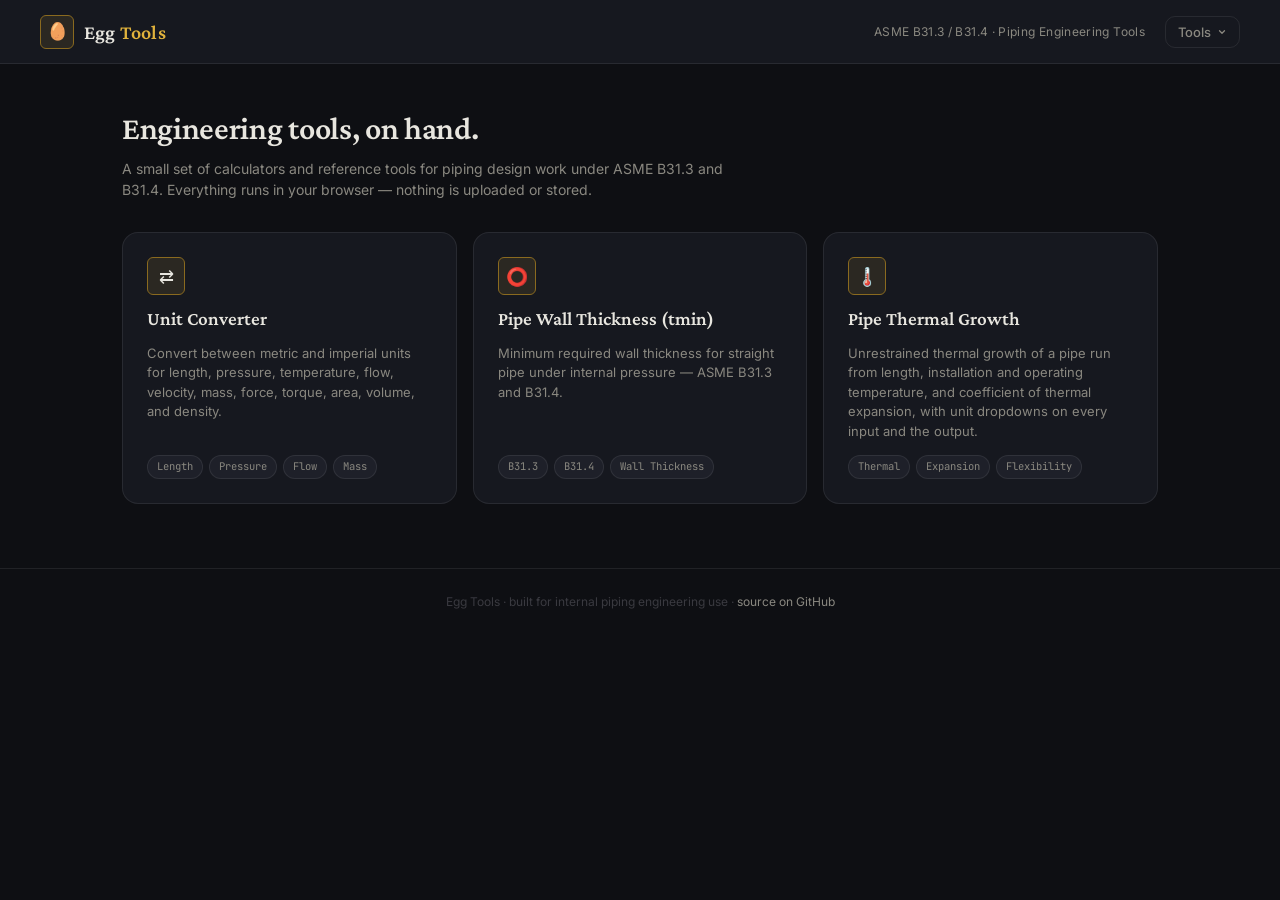
==== index.html @ 371600c5 "Cache-bust shared assets so pushes reload without manual cache clear Add a ?v=1 version query to the" ====
<!DOCTYPE html>
<html lang="en">
<head>
<meta charset="UTF-8">
<meta name="viewport" content="width=device-width, initial-scale=1.0">
<title>Egg Tools</title>
<meta name="description" content="Engineering tools for piping design under ASME B31.3 and B31.4.">

<link rel="icon" href="data:image/svg+xml,<svg xmlns=%22http://www.w3.org/2000/svg%22 viewBox=%220 0 100 100%22><text y=%22.9em%22 font-size=%2290%22>🥚</text></svg>">

<link rel="preconnect" href="https://fonts.googleapis.com">
<link rel="preconnect" href="https://fonts.gstatic.com" crossorigin>
<link href="https://fonts.googleapis.com/css2?family=Crimson+Pro:ital,wght@0,400;0,600;1,400&family=Inter:wght@400;500;600&family=JetBrains+Mono:wght@400;500&display=swap" rel="stylesheet">
<link rel="stylesheet" href="assets/css/theme.css?v=1">
</head>
<body>

<header class="site-header" id="site-header"></header>

<main>
  <div class="intro">
    <h1>Engineering tools, on hand.</h1>
    <p>A small set of calculators and reference tools for piping design work under ASME B31.3 and B31.4. Everything runs in your browser — nothing is uploaded or stored.</p>
  </div>

  <div class="tool-grid" id="tool-grid"></div>
</main>

<footer class="site-footer" id="site-footer"></footer>

<script src="assets/js/tools-registry.js?v=1"></script>
<script>
  window.EGG_BASE = '';
  window.EGG_CURRENT_TOOL = '';
</script>
<script src="assets/js/site.js?v=1"></script>
</body>
</html>
---- assets/css/theme.css ----
/* ============================================================
   Egg Tools — shared design system
   Used by every page (home + each tool). Keep this file the
   single source of truth for color, type, and component styles
   so new tools automatically match the rest of the site.
   ============================================================ */

:root {
  --bg:        #0e0f13;
  --surface:   #16181f;
  --surface2:  #1e2029;
  --border:    rgba(255,255,255,0.08);
  --border2:   rgba(255,255,255,0.14);
  --text:      #e8e6df;
  --muted:     #8a8880;
  --faint:     #3a3a40;

  /* egg-yolk gold — primary accent */
  --gold:      #e0b23c;
  --gold-dim:  #8a6a1f;
  --gold-bg:   rgba(224,178,60,0.10);
  --gold-border:rgba(224,178,60,0.25);

  --red:       #e05c5c;
  --red-dim:   #7a2a2a;
  --red-bg:    rgba(224,92,92,0.10);
  --red-border:rgba(224,92,92,0.25);

  --green:     #5cb87a;
  --green-dim: #2a6640;
  --green-bg:  rgba(92,184,122,0.10);
  --green-border:rgba(92,184,122,0.25);

  --blue:      #6ea8e0;
  --blue-dim:  #2a4a72;
  --blue-bg:   rgba(110,168,224,0.10);
  --blue-border:rgba(110,168,224,0.25);

  --radius-sm: 6px;
  --radius-md: 10px;
  --radius-lg: 16px;
  --radius-xl: 20px;
}

*, *::before, *::after { box-sizing: border-box; margin: 0; padding: 0; }

html { color-scheme: dark; }

body {
  font-family: 'Inter', sans-serif;
  background: var(--bg);
  color: var(--text);
  min-height: 100vh;
  line-height: 1.5;
}

a { color: inherit; }

/* ── Header ── */
header.site-header {
  border-bottom: 1px solid var(--border);
  padding: 0 2.5rem;
  display: flex;
  align-items: center;
  gap: 1rem;
  height: 64px;
  background: var(--surface);
  position: sticky;
  top: 0;
  z-index: 100;
}

.logo-mark {
  width: 34px;
  height: 34px;
  border-radius: var(--radius-sm);
  background: var(--gold-bg);
  border: 1px solid var(--gold-dim);
  display: flex;
  align-items: center;
  justify-content: center;
  flex-shrink: 0;
  font-size: 17px;
}

.logo-link {
  display: flex;
  align-items: center;
  gap: 10px;
  text-decoration: none;
}

.logo-text {
  font-family: 'Crimson Pro', Georgia, serif;
  font-size: 20px;
  font-weight: 600;
  color: var(--text);
  letter-spacing: 0.01em;
}

.logo-text span { color: var(--gold); }

header .sub {
  margin-left: auto;
  font-size: 12px;
  color: var(--muted);
  letter-spacing: 0.03em;
  display: flex;
  align-items: center;
  gap: 1.25rem;
}

/* ── Nav (tools dropdown) ── */
.nav-tools { position: relative; }

.nav-tools-btn {
  display: flex;
  align-items: center;
  gap: 6px;
  cursor: pointer;
  font-family: 'Inter', sans-serif;
  font-size: 13px;
  font-weight: 500;
  color: var(--muted);
  background: transparent;
  border: 1px solid var(--border);
  border-radius: var(--radius-md);
  padding: 7px 12px;
  transition: all 0.15s;
}

.nav-tools-btn:hover { color: var(--text); border-color: var(--border2); background: var(--surface2); }

.nav-tools-menu {
  display: none;
  position: absolute;
  right: 0;
  top: calc(100% + 8px);
  min-width: 240px;
  background: var(--surface2);
  border: 1px solid var(--border2);
  border-radius: var(--radius-md);
  padding: 6px;
  box-shadow: 0 12px 32px rgba(0,0,0,0.4);
}

.nav-tools.open .nav-tools-menu { display: block; }

.nav-tools-item {
  display: flex;
  flex-direction: column;
  gap: 2px;
  padding: 8px 10px;
  border-radius: var(--radius-sm);
  text-decoration: none;
  color: var(--text);
}

.nav-tools-item:hover { background: var(--surface); }

.nav-tools-item .t { font-size: 13px; font-weight: 500; }
.nav-tools-item .d { font-size: 11px; color: var(--muted); }
.nav-tools-item.current { background: var(--gold-bg); }
.nav-tools-item.current .t { color: var(--gold); }

/* ── Layout ── */
main {
  max-width: 1100px;
  margin: 0 auto;
  padding: 2.5rem 2rem 4rem;
}

.intro { margin-bottom: 2rem; }

.intro h1 {
  font-family: 'Crimson Pro', Georgia, serif;
  font-size: 32px;
  font-weight: 600;
  color: var(--text);
  margin-bottom: 6px;
  letter-spacing: -0.01em;
}

.intro p { font-size: 14px; color: var(--muted); max-width: 640px; }

.breadcrumb {
  font-size: 12px;
  color: var(--muted);
  margin-bottom: 1rem;
  display: flex;
  align-items: center;
  gap: 6px;
}

.breadcrumb a { color: var(--muted); text-decoration: none; }
.breadcrumb a:hover { color: var(--gold); }

/* ── Panels ── */
.input-panel {
  background: var(--surface);
  border: 1px solid var(--border);
  border-radius: var(--radius-lg);
  overflow: hidden;
  transition: border-color 0.2s;
}

.input-panel:focus-within { border-color: var(--border2); }

.panel-header {
  display: flex;
  align-items: center;
  gap: 10px;
  padding: 12px 16px;
  border-bottom: 1px solid var(--border);
  background: var(--surface2);
}

.panel-header label {
  font-size: 12px;
  font-weight: 600;
  letter-spacing: 0.06em;
  text-transform: uppercase;
  color: var(--muted);
  cursor: default;
}

/* ── Stat cards ── */
.stat-row {
  display: grid;
  grid-template-columns: repeat(3, 1fr);
  gap: 12px;
  margin-bottom: 1.5rem;
}

.stat {
  border-radius: var(--radius-lg);
  padding: 1.25rem 1.5rem;
  border: 1px solid;
  display: flex;
  flex-direction: column;
  gap: 4px;
}

.stat-top { display: flex; align-items: center; gap: 8px; margin-bottom: 6px; }

.stat-icon {
  width: 28px;
  height: 28px;
  border-radius: var(--radius-sm);
  display: flex;
  align-items: center;
  justify-content: center;
  font-size: 14px;
}

.stat-r { background: var(--red-bg); border-color: var(--red-border); }
.stat-a { background: var(--green-bg); border-color: var(--green-border); }
.stat-s { background: var(--blue-bg); border-color: var(--blue-border); }
.stat-gold { background: var(--gold-bg); border-color: var(--gold-border); }

.stat-r .stat-icon { background: var(--red-bg); color: var(--red); border: 1px solid var(--red-border); }
.stat-a .stat-icon { background: var(--green-bg); color: var(--green); border: 1px solid var(--green-border); }
.stat-s .stat-icon { background: var(--blue-bg); color: var(--blue); border: 1px solid var(--blue-border); }
.stat-gold .stat-icon { background: var(--gold-bg); color: var(--gold); border: 1px solid var(--gold-border); }

.stat-num {
  font-size: 26px;
  font-weight: 600;
  font-family: 'Crimson Pro', Georgia, serif;
  line-height: 1;
  font-variant-numeric: tabular-nums;
}

.stat-r .stat-num { color: var(--red); }
.stat-a .stat-num { color: var(--green); }
.stat-s .stat-num { color: var(--blue); }
.stat-gold .stat-num { color: var(--gold); }

.stat-lbl { font-size: 12px; color: var(--muted); letter-spacing: 0.03em; }
.stat-unit { font-size: 12px; color: var(--faint); font-family: 'JetBrains Mono', monospace; }

/* ── Notices / disclaimers ── */
.notice {
  border-radius: var(--radius-md);
  padding: 12px 16px;
  font-size: 13px;
  line-height: 1.5;
  display: flex;
  align-items: flex-start;
  gap: 10px;
  margin-bottom: 1.25rem;
}

.notice svg { flex-shrink: 0; margin-top: 2px; }

.notice-info { background: var(--gold-bg); border: 1px solid var(--gold-dim); color: var(--text); }
.notice-info svg { color: var(--gold); }

.notice-danger { background: var(--red-bg); border: 1px solid var(--red-border); color: var(--text); }
.notice-danger svg { color: var(--red); }

/* ── Form fields (labeled input grids) ── */
.field-grid {
  display: grid;
  grid-template-columns: repeat(auto-fill, minmax(200px, 1fr));
  gap: 14px;
  padding: 18px;
}

.field { display: flex; flex-direction: column; gap: 6px; }

.field label {
  font-size: 11.5px;
  font-weight: 600;
  letter-spacing: 0.03em;
  color: var(--muted);
}

.field .hint { font-size: 11px; color: var(--faint); margin-top: -2px; }

.field input, .field select {
  background: var(--surface2);
  border: 1px solid var(--border);
  border-radius: var(--radius-sm);
  color: var(--text);
  font-family: 'JetBrains Mono', monospace;
  font-size: 13px;
  padding: 8px 10px;
}

.field select { font-family: 'Inter', sans-serif; cursor: pointer; }
.field input:focus, .field select:focus { outline: none; border-color: var(--gold-dim); }

/* ── Buttons ── */
.btn {
  cursor: pointer;
  font-family: 'Inter', sans-serif;
  font-size: 13px;
  font-weight: 500;
  padding: 9px 20px;
  border-radius: var(--radius-md);
  border: 1px solid;
  transition: all 0.15s;
  display: inline-flex;
  align-items: center;
  gap: 7px;
}

.btn:active { transform: scale(0.97); }

.btn-gold { background: var(--gold-bg); border-color: var(--gold-dim); color: var(--gold); }
.btn-gold:hover { background: rgba(224,178,60,0.18); border-color: var(--gold); }

.btn-ghost { background: transparent; border-color: var(--border); color: var(--muted); }
.btn-ghost:hover { background: var(--surface2); border-color: var(--border2); color: var(--text); }

/* ── Cards / sections ── */
.section {
  margin-bottom: 1.75rem;
  background: var(--surface);
  border: 1px solid var(--border);
  border-radius: var(--radius-lg);
  overflow: hidden;
}

.section-head {
  display: flex;
  align-items: center;
  gap: 12px;
  padding: 14px 20px;
  background: var(--surface2);
  border-bottom: 1px solid var(--border);
}

.section-icon {
  width: 26px;
  height: 26px;
  border-radius: var(--radius-sm);
  display: flex;
  align-items: center;
  justify-content: center;
  font-size: 13px;
  flex-shrink: 0;
}

.icon-r { background: var(--red-bg); color: var(--red); border: 1px solid var(--red-border); }
.icon-a { background: var(--green-bg); color: var(--green); border: 1px solid var(--green-border); }
.icon-s { background: var(--blue-bg); color: var(--blue); border: 1px solid var(--blue-border); }
.icon-gold { background: var(--gold-bg); color: var(--gold); border: 1px solid var(--gold-dim); }

.section-title {
  font-size: 13px;
  font-weight: 600;
  letter-spacing: 0.04em;
  text-transform: uppercase;
  color: var(--text);
}

.section-meta {
  margin-left: auto;
  font-size: 11px;
  color: var(--muted);
  font-family: 'JetBrains Mono', monospace;
}

/* ── Pills ── */
.pill {
  display: inline-flex;
  align-items: center;
  gap: 6px;
  padding: 5px 12px;
  border-radius: 99px;
  font-size: 12.5px;
  font-weight: 500;
  border: 1px solid;
  cursor: pointer;
  white-space: nowrap;
  transition: filter 0.15s, transform 0.1s;
  background: transparent;
  font-family: 'Inter', sans-serif;
}

.pill:hover { filter: brightness(1.2); transform: translateY(-1px); }
.pill:active { transform: scale(0.97) translateY(0); }

.pill-gold { background: var(--gold-bg); color: var(--gold); border-color: var(--gold-dim); }
.pill-gold.active { background: var(--gold); color: #1a1508; border-color: var(--gold); }

/* ── Tool grid (home page) ── */
.tool-grid {
  display: grid;
  grid-template-columns: repeat(auto-fill, minmax(260px, 1fr));
  gap: 16px;
}

.tool-card {
  background: var(--surface);
  border: 1px solid var(--border);
  border-radius: var(--radius-lg);
  padding: 1.5rem;
  text-decoration: none;
  color: var(--text);
  display: flex;
  flex-direction: column;
  gap: 10px;
  transition: border-color 0.15s, transform 0.15s;
}

.tool-card:hover { border-color: var(--gold-dim); transform: translateY(-2px); }

.tool-card .tc-icon {
  width: 38px;
  height: 38px;
  border-radius: var(--radius-sm);
  background: var(--gold-bg);
  border: 1px solid var(--gold-dim);
  display: flex;
  align-items: center;
  justify-content: center;
  font-size: 18px;
}

.tool-card .tc-title {
  font-family: 'Crimson Pro', Georgia, serif;
  font-size: 19px;
  font-weight: 600;
}

.tool-card .tc-desc { font-size: 13px; color: var(--muted); flex: 1; }

.tool-card .tc-tags {
  display: flex;
  gap: 6px;
  flex-wrap: wrap;
  margin-top: 4px;
}

.tool-card .tc-tag {
  font-size: 10.5px;
  color: var(--muted);
  background: var(--surface2);
  border: 1px solid var(--border);
  border-radius: 99px;
  padding: 3px 9px;
  font-family: 'JetBrains Mono', monospace;
}

.tool-card.coming-soon {
  opacity: 0.55;
  cursor: default;
  pointer-events: none;
}

/* ── Footer ── */
footer.site-footer {
  border-top: 1px solid var(--border);
  padding: 1.5rem 2.5rem;
  text-align: center;
  font-size: 12px;
  color: var(--faint);
}

footer.site-footer a { color: var(--muted); text-decoration: none; }
footer.site-footer a:hover { color: var(--gold); }

/* ── Responsive ── */
@media (max-width: 680px) {
  main { padding: 1.5rem 1rem 3rem; }
  header.site-header { padding: 0 1rem; }
  header .sub { gap: 0.75rem; }
}
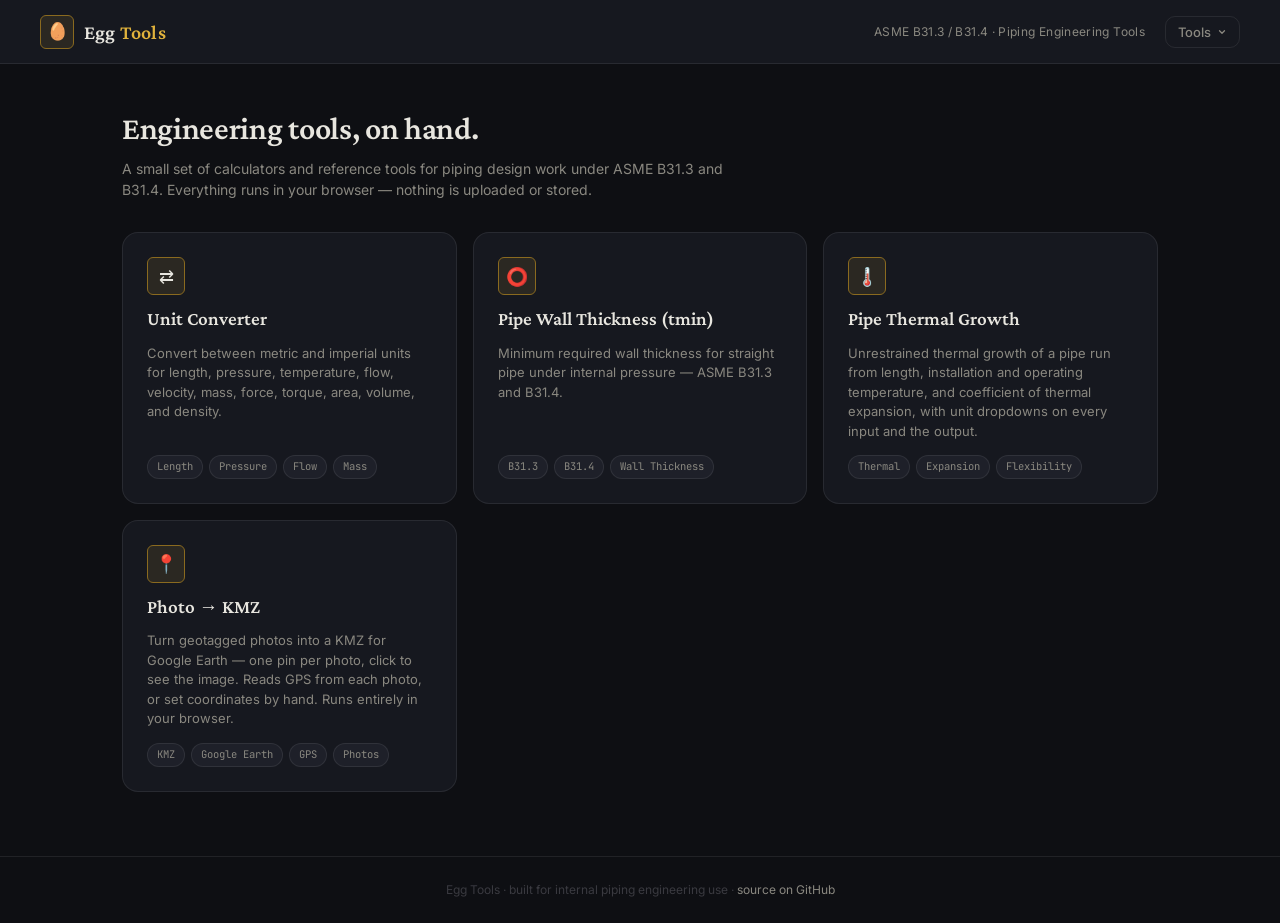
==== commit c2259646: "Add Photo → KMZ tool: photos to Google Earth KMZ, in-browser New tool at tools/photo-kmz/ that turns" ====
--- a/index.html
+++ b/index.html
@@ -28,7 +28,7 @@
 
 <footer class="site-footer" id="site-footer"></footer>
 
-<script src="assets/js/tools-registry.js?v=1"></script>
+<script src="assets/js/tools-registry.js?v=2"></script>
 <script>
   window.EGG_BASE = '';
   window.EGG_CURRENT_TOOL = '';
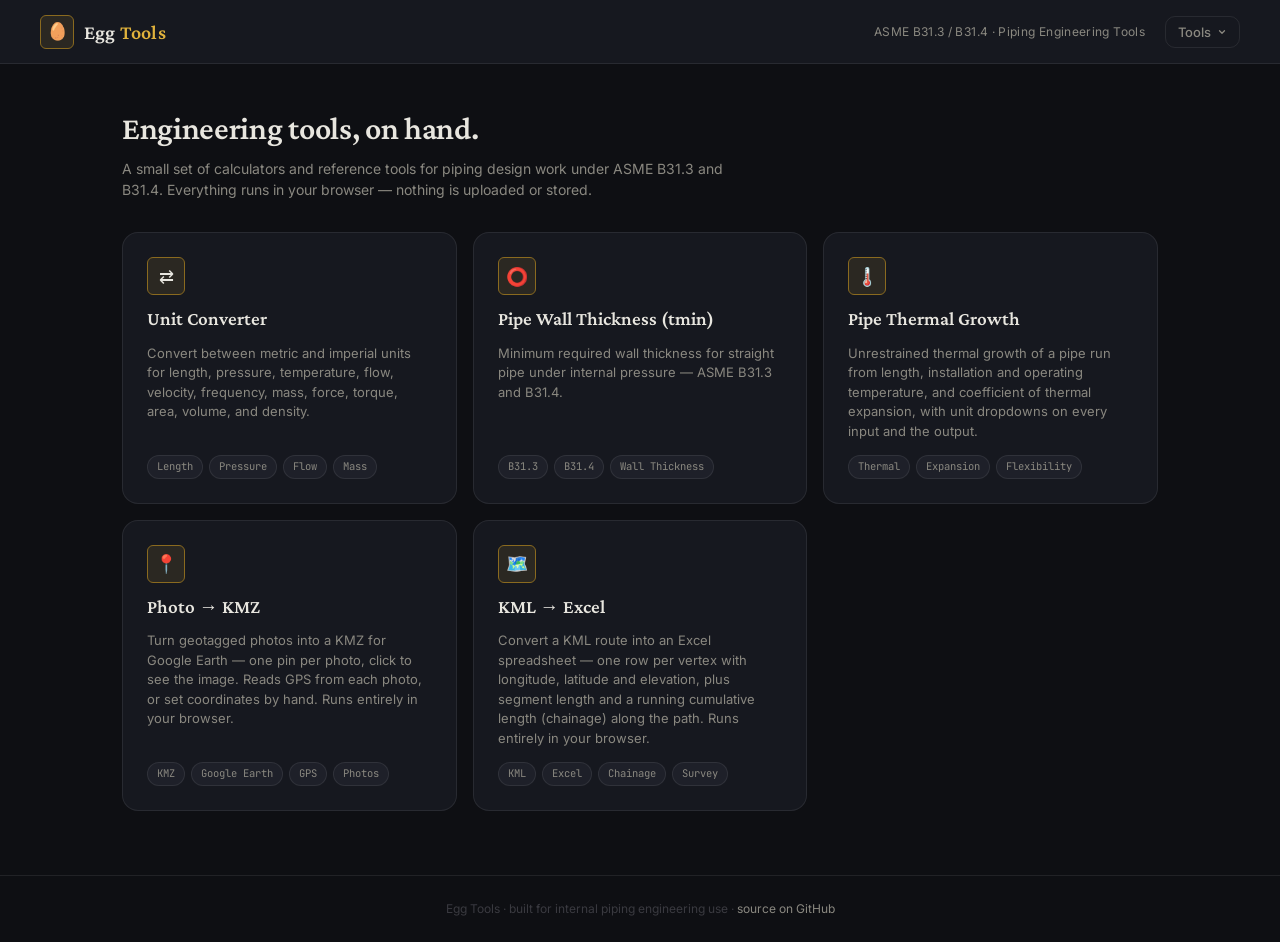
==== commit a6c59478: "Add KML → Excel converter tool New browser-based tool that reads a KML route and exports an .xlsx sp" ====
--- a/index.html
+++ b/index.html
@@ -28,7 +28,7 @@
 
 <footer class="site-footer" id="site-footer"></footer>
 
-<script src="assets/js/tools-registry.js?v=2"></script>
+<script src="assets/js/tools-registry.js?v=3"></script>
 <script>
   window.EGG_BASE = '';
   window.EGG_CURRENT_TOOL = '';
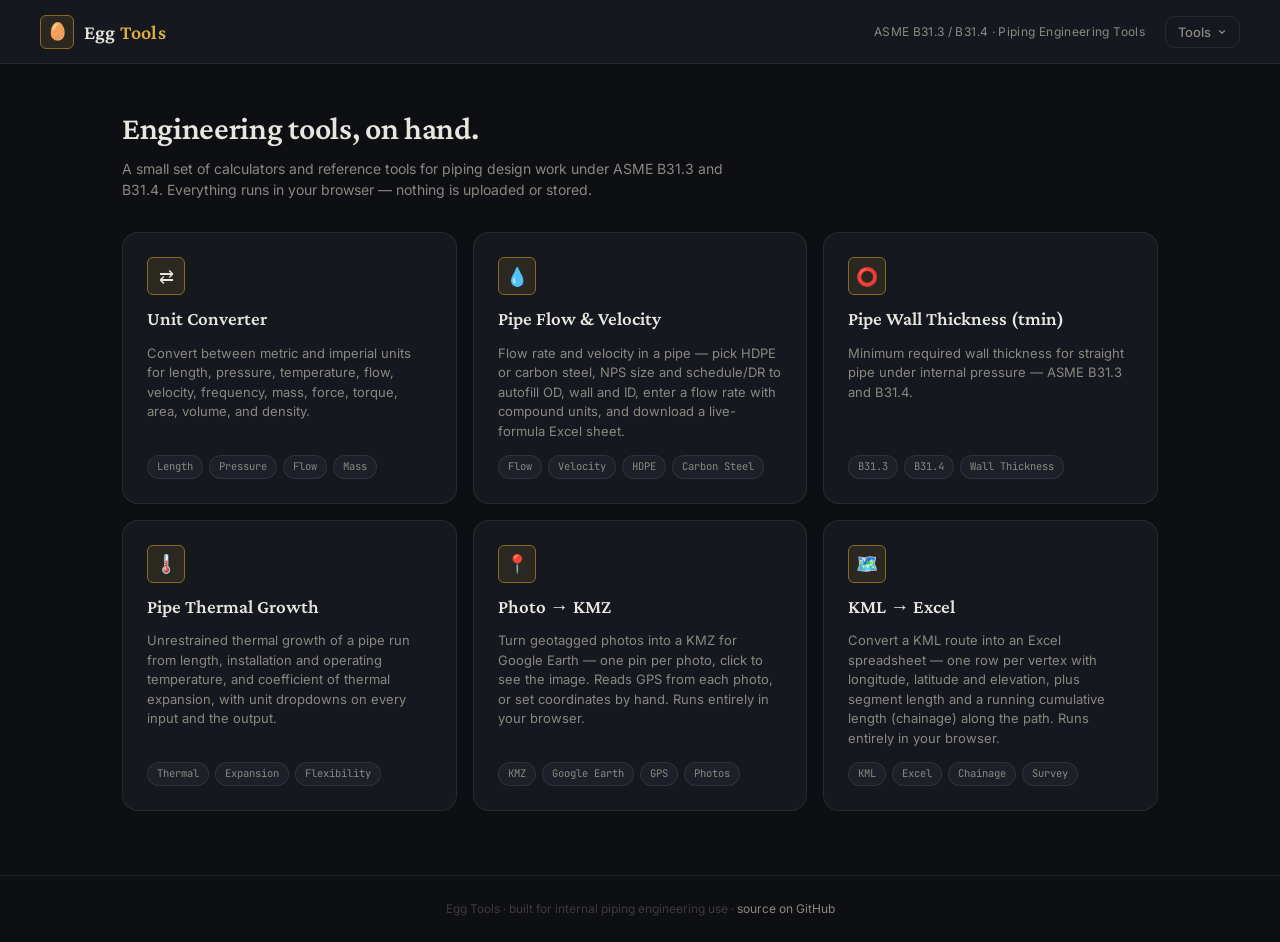
==== commit 7e48e17f: "Add Pipe Flow & Velocity tool New browser-only calculator for flow rate and velocity in a pipe:  - P" ====
--- a/index.html
+++ b/index.html
@@ -28,7 +28,7 @@
 
 <footer class="site-footer" id="site-footer"></footer>
 
-<script src="assets/js/tools-registry.js?v=3"></script>
+<script src="assets/js/tools-registry.js?v=4"></script>
 <script>
   window.EGG_BASE = '';
   window.EGG_CURRENT_TOOL = '';
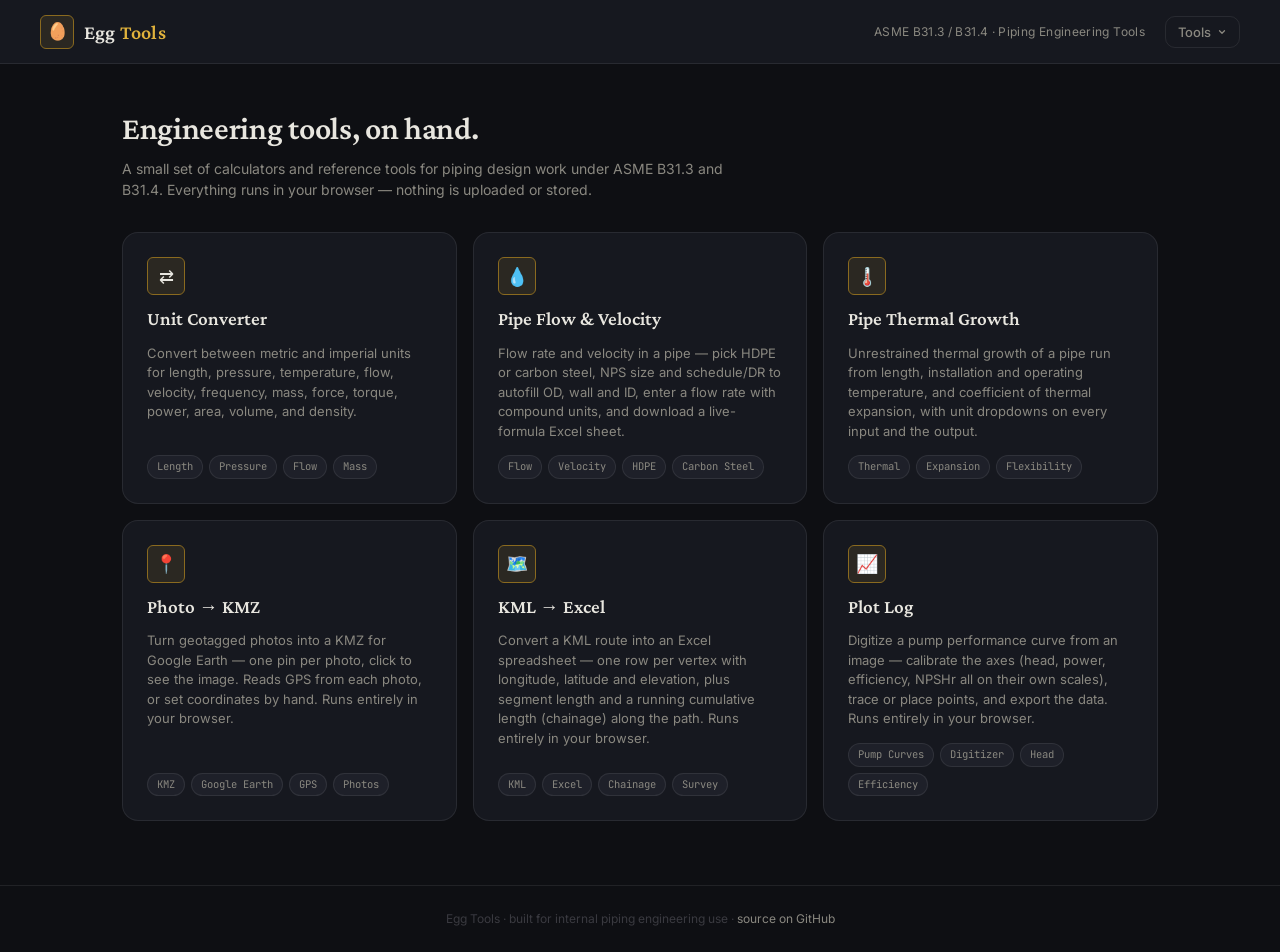
==== commit b809a64e: "Add Plot Log as a tool; hide tmin-calculator from nav while it's reworked Plot Log (github.com/Plazm" ====
--- a/index.html
+++ b/index.html
@@ -28,11 +28,11 @@
 
 <footer class="site-footer" id="site-footer"></footer>
 
-<script src="assets/js/tools-registry.js?v=4"></script>
+<script src="assets/js/tools-registry.js?v=5"></script>
 <script>
   window.EGG_BASE = '';
   window.EGG_CURRENT_TOOL = '';
 </script>
-<script src="assets/js/site.js?v=1"></script>
+<script src="assets/js/site.js?v=2"></script>
 </body>
 </html>
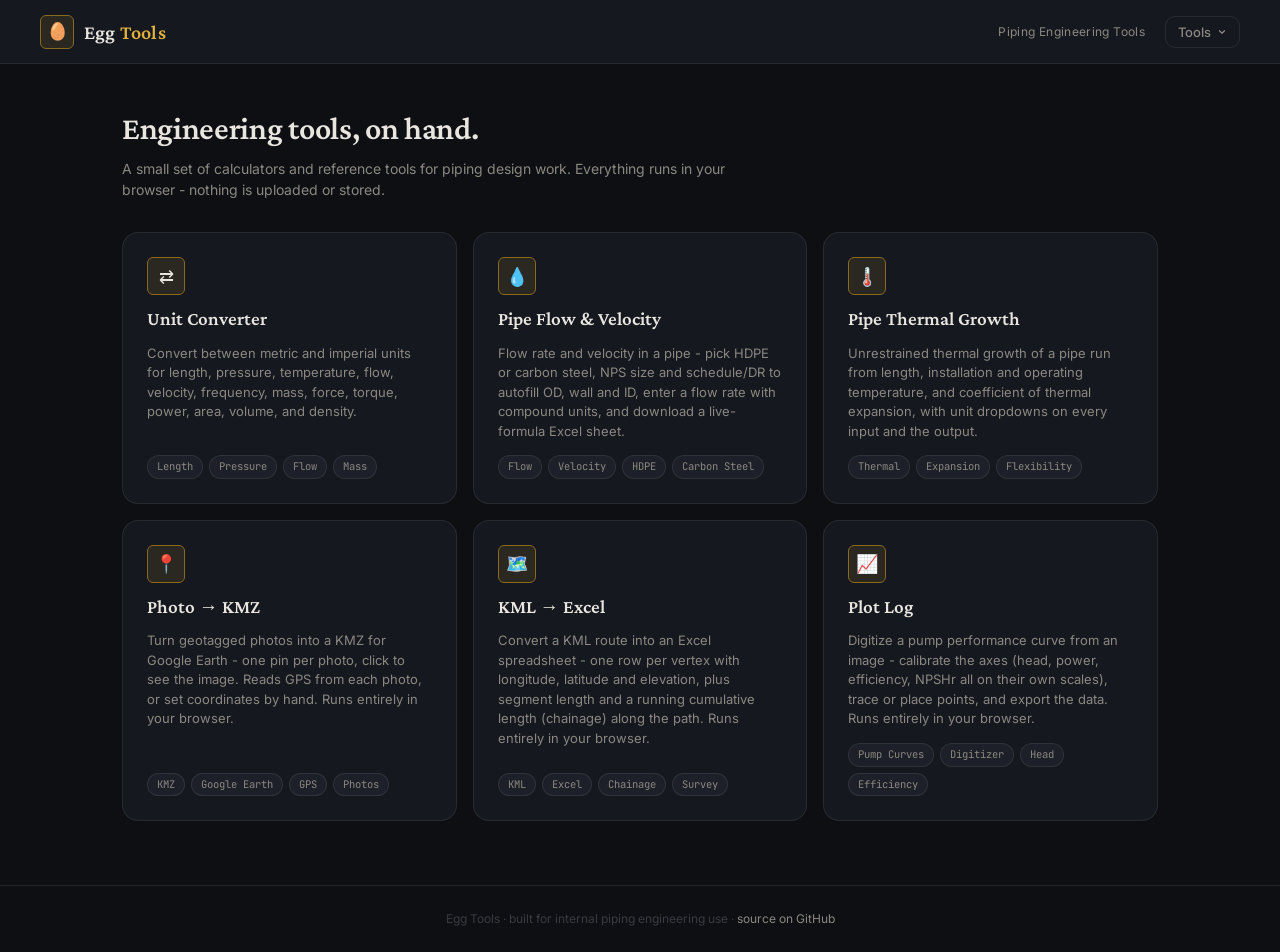
==== commit d1fba37c: "Remove em dashes repo-wide and drop B31.3/B31.4 references from non-applicable pages Co-Authored-By:" ====
--- a/index.html
+++ b/index.html
@@ -4,14 +4,14 @@
 <meta charset="UTF-8">
 <meta name="viewport" content="width=device-width, initial-scale=1.0">
 <title>Egg Tools</title>
-<meta name="description" content="Engineering tools for piping design under ASME B31.3 and B31.4.">
+<meta name="description" content="Engineering tools for piping design.">
 
 <link rel="icon" href="data:image/svg+xml,<svg xmlns=%22http://www.w3.org/2000/svg%22 viewBox=%220 0 100 100%22><text y=%22.9em%22 font-size=%2290%22>🥚</text></svg>">
 
 <link rel="preconnect" href="https://fonts.googleapis.com">
 <link rel="preconnect" href="https://fonts.gstatic.com" crossorigin>
 <link href="https://fonts.googleapis.com/css2?family=Crimson+Pro:ital,wght@0,400;0,600;1,400&family=Inter:wght@400;500;600&family=JetBrains+Mono:wght@400;500&display=swap" rel="stylesheet">
-<link rel="stylesheet" href="assets/css/theme.css?v=1">
+<link rel="stylesheet" href="assets/css/theme.css?v=3">
 </head>
 <body>
 
@@ -20,7 +20,7 @@
 <main>
   <div class="intro">
     <h1>Engineering tools, on hand.</h1>
-    <p>A small set of calculators and reference tools for piping design work under ASME B31.3 and B31.4. Everything runs in your browser — nothing is uploaded or stored.</p>
+    <p>A small set of calculators and reference tools for piping design work. Everything runs in your browser - nothing is uploaded or stored.</p>
   </div>
 
   <div class="tool-grid" id="tool-grid"></div>
@@ -28,11 +28,11 @@
 
 <footer class="site-footer" id="site-footer"></footer>
 
-<script src="assets/js/tools-registry.js?v=5"></script>
+<script src="assets/js/tools-registry.js?v=7"></script>
 <script>
   window.EGG_BASE = '';
   window.EGG_CURRENT_TOOL = '';
 </script>
-<script src="assets/js/site.js?v=2"></script>
+<script src="assets/js/site.js?v=4"></script>
 </body>
 </html>
--- a/assets/css/theme.css
+++ b/assets/css/theme.css
@@ -1,5 +1,5 @@
 /* ============================================================
-   Egg Tools — shared design system
+   Egg Tools - shared design system
    Used by every page (home + each tool). Keep this file the
    single source of truth for color, type, and component styles
    so new tools automatically match the rest of the site.
@@ -15,7 +15,7 @@
   --muted:     #8a8880;
   --faint:     #3a3a40;
 
-  /* egg-yolk gold — primary accent */
+  /* egg-yolk gold - primary accent */
   --gold:      #e0b23c;
   --gold-dim:  #8a6a1f;
   --gold-bg:   rgba(224,178,60,0.10);
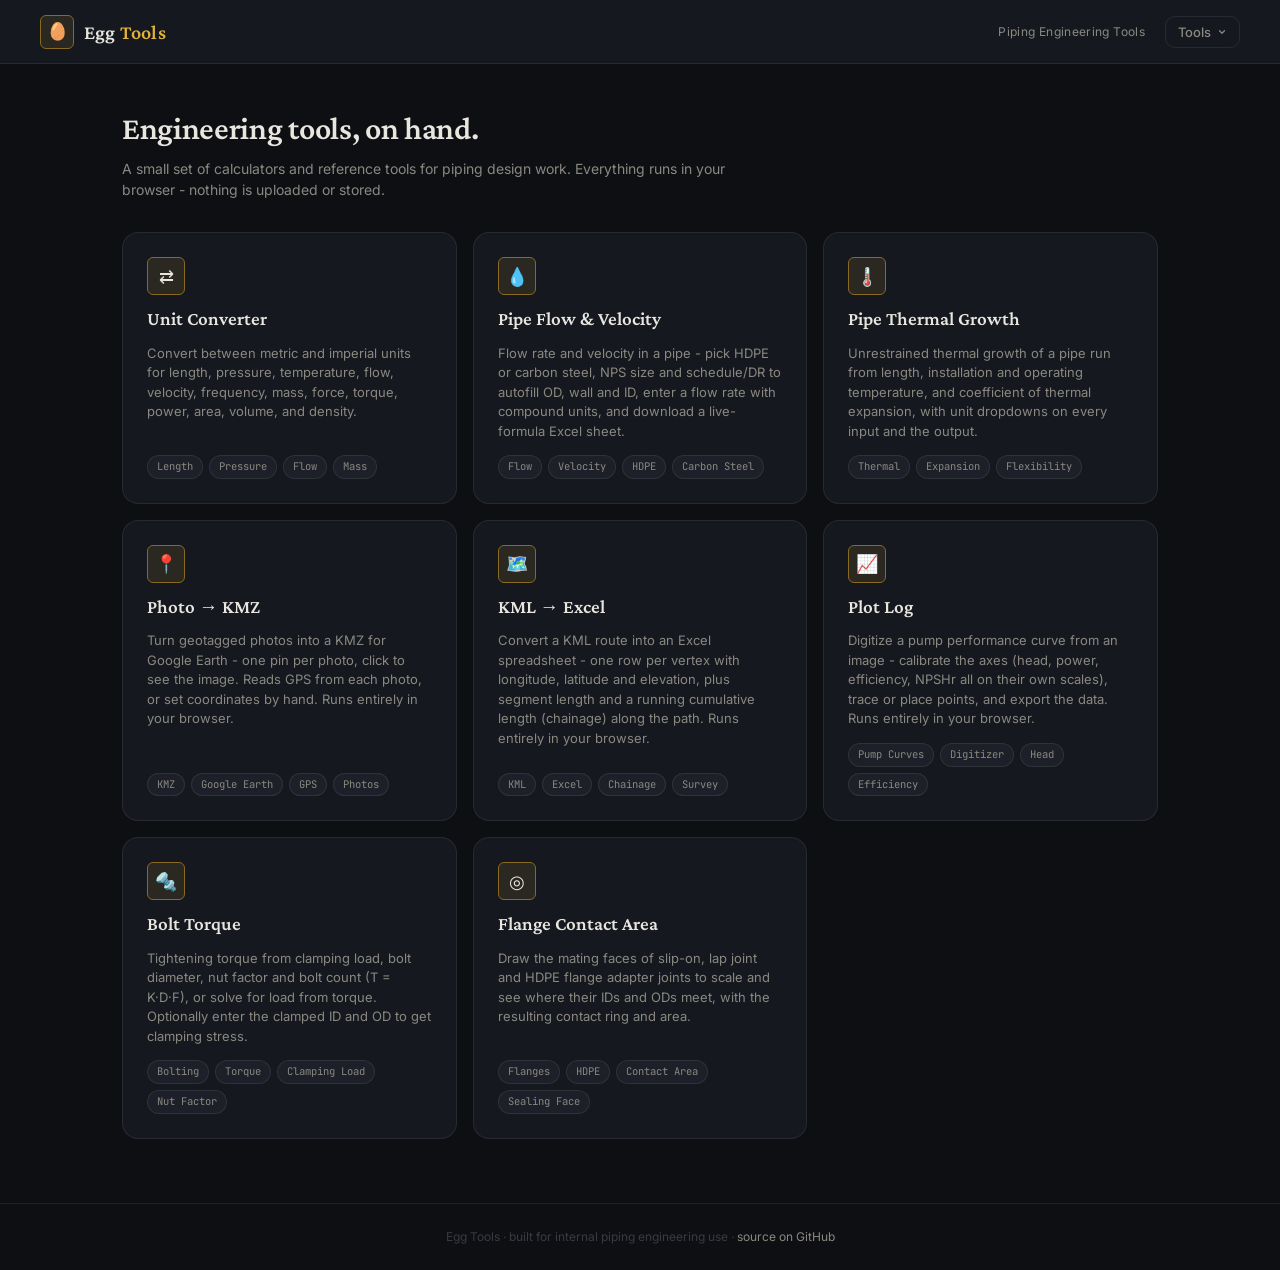
==== commit 8cfd3be5: "Add flange contact area visualiser (slip-on, lap joint, HDPE flange adapter) Draws a to-scale half s" ====
--- a/index.html
+++ b/index.html
@@ -28,7 +28,7 @@
 
 <footer class="site-footer" id="site-footer"></footer>
 
-<script src="assets/js/tools-registry.js?v=7"></script>
+<script src="assets/js/tools-registry.js?v=8"></script>
 <script>
   window.EGG_BASE = '';
   window.EGG_CURRENT_TOOL = '';
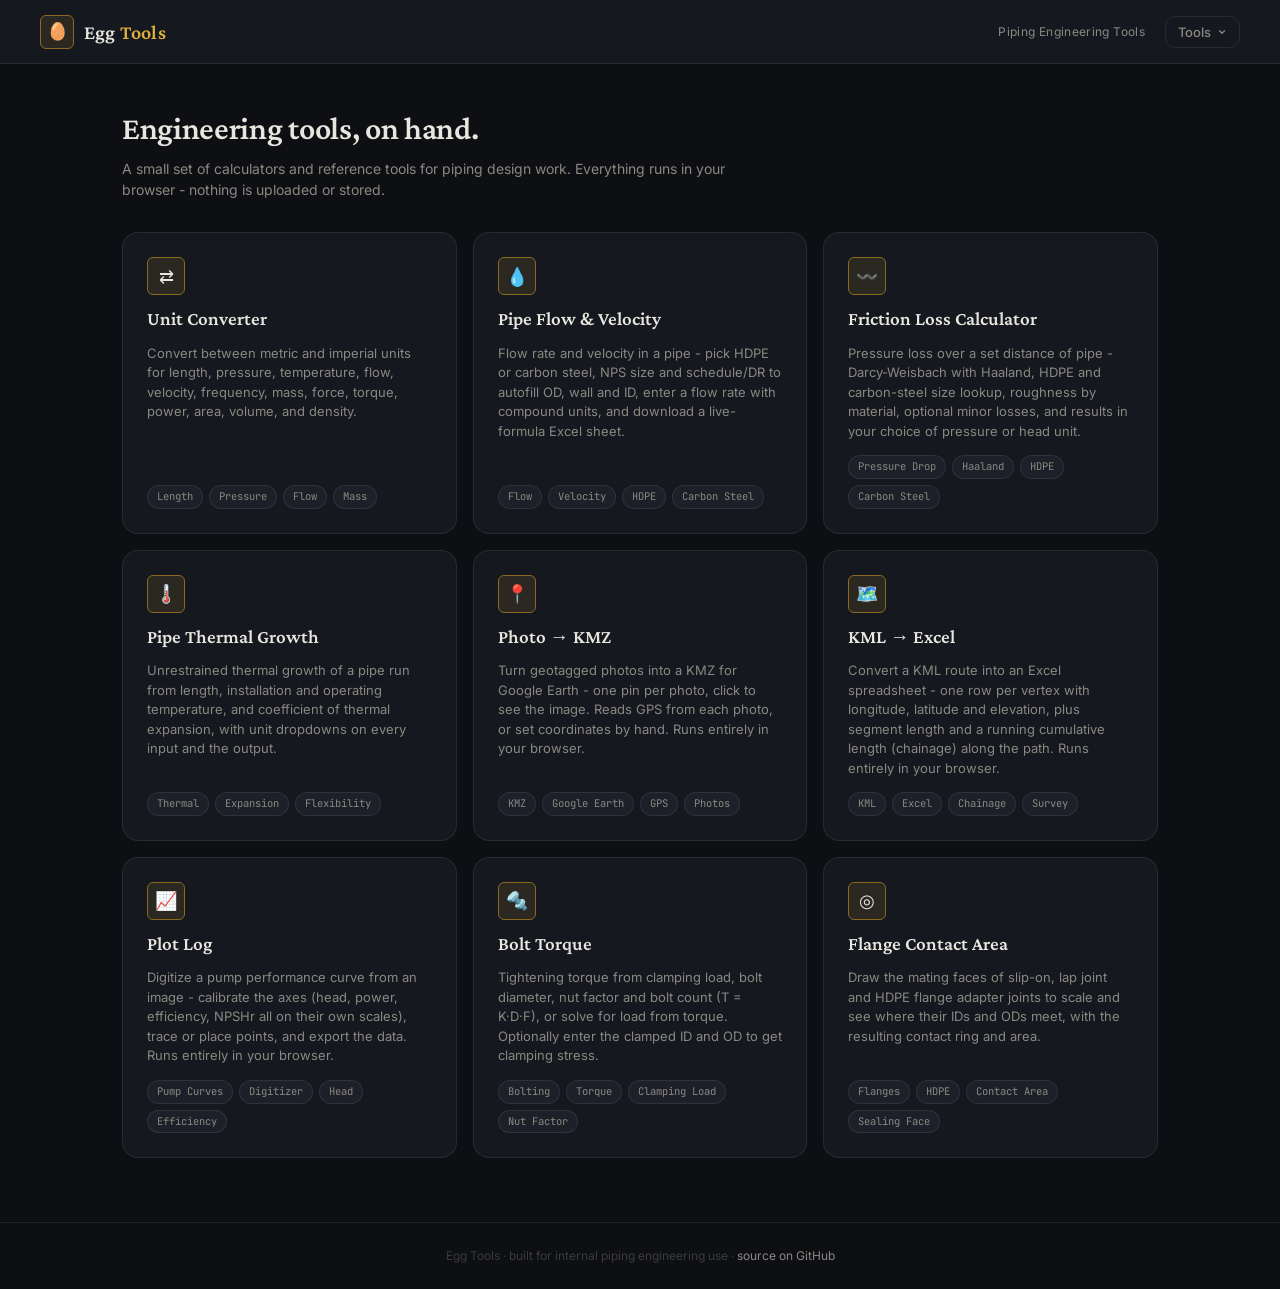
==== commit 7f6d3940: "Add Friction Loss Calculator tool Pressure loss over a set distance using Darcy-Weisbach with Haalan" ====
--- a/index.html
+++ b/index.html
@@ -28,7 +28,7 @@
 
 <footer class="site-footer" id="site-footer"></footer>
 
-<script src="assets/js/tools-registry.js?v=8"></script>
+<script src="assets/js/tools-registry.js?v=9"></script>
 <script>
   window.EGG_BASE = '';
   window.EGG_CURRENT_TOOL = '';
